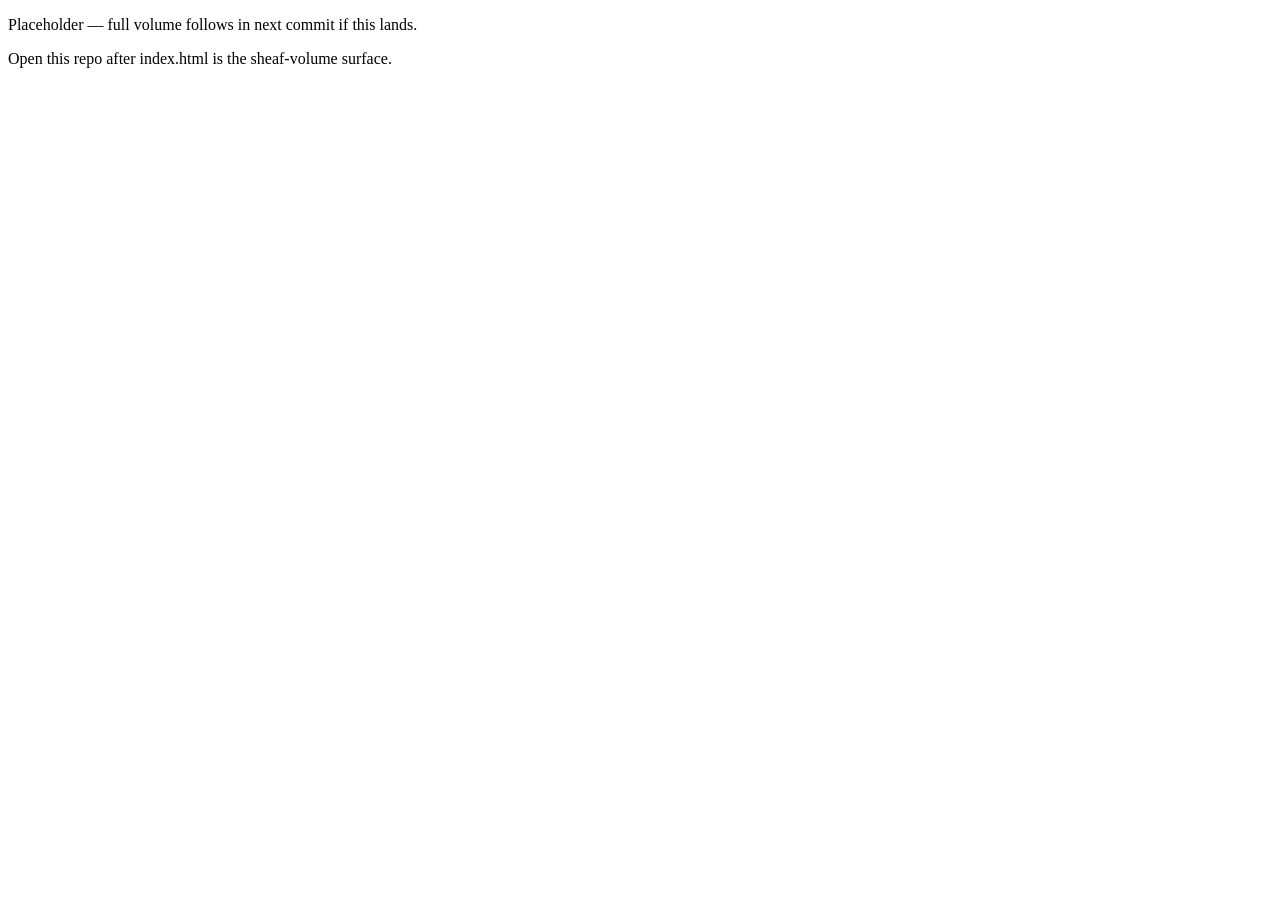
==== index.html @ df023cda "Add touch-first sheaf volume: swipe modes remap restriction maps, mobile bottom sheet" ====
<!DOCTYPE html>
<html lang="en">
<head>
<meta charset="utf-8"/>
<meta name="viewport" content="width=device-width, initial-scale=1, viewport-fit=cover"/>
<title>cell-sheaf — touch volume</title>
</head>
<body>
<p>Placeholder — full volume follows in next commit if this lands.</p>
<p>Open this repo after index.html is the sheaf-volume surface.</p>
</body>
</html>
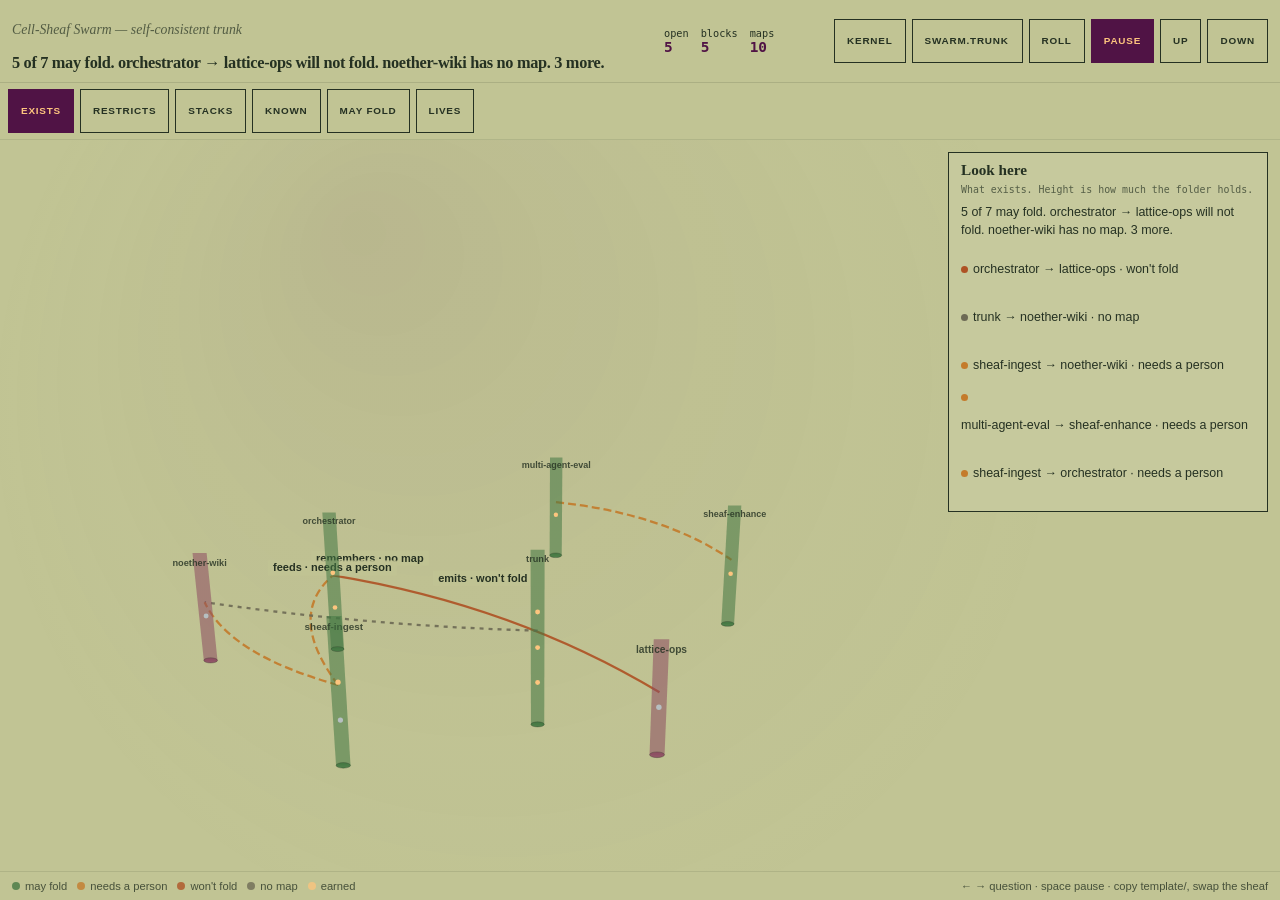
==== commit e86e2b56: "Show blockers in words: verdict title, ranked look-here, legal curves recede" ====
--- a/index.html
+++ b/index.html
@@ -1,12 +1,66 @@
 <!DOCTYPE html>
-<html lang="en">
+<html lang="en" data-base="./" data-contracts="contracts/">
 <head>
 <meta charset="utf-8"/>
 <meta name="viewport" content="width=device-width, initial-scale=1, viewport-fit=cover"/>
-<title>cell-sheaf — touch volume</title>
+<meta name="theme-color" content="#c1c494"/>
+<title>cell-sheaf — design template</title>
+<link rel="stylesheet" href="template/tokens.css"/>
 </head>
 <body>
-<p>Placeholder — full volume follows in next commit if this lands.</p>
-<p>Open this repo after index.html is the sheaf-volume surface.</p>
+<!-- DESIGN TEMPLATE. GitHub Pages entry. Copy template/. Do not restyle tokens. JSON is the sheaf. -->
+<div class="stage">
+  <header>
+    <div>
+      <p class="kicker" id="kicker">Design template</p>
+      <h1 id="title">Read the maps that do not commute.</h1>
+    </div>
+    <div class="stats">
+      <div>open<b id="sok">0</b></div>
+      <div>blocks<b id="sbad">0</b></div>
+      <div>maps<b id="sn">0</b></div>
+    </div>
+    <div class="tool">
+      <a class="border-btn" href="https://github.com/manutej/cell-sheaf-swarm">Kernel</a>
+      <label class="sr" for="contract">Sheaf contract</label>
+      <select id="contract" aria-label="Sheaf contract"></select>
+      <label class="border-btn">Roll<input id="roll" type="file" accept="application/json,.json,.sheaf.json" hidden/></label>
+      <button type="button" id="pause" aria-pressed="true">Pause</button>
+      <button type="button" id="up">Up</button>
+      <button type="button" id="dn">Down</button>
+    </div>
+  </header>
+  <p id="err" class="err" hidden></p>
+  <div class="tabs" id="tabs" role="tablist" aria-label="Design views"></div>
+  <div class="mesh">
+    <canvas id="c" aria-label="Cellular sheaf volume. Swipe up or down to change mode. Tap a pillar. Cap opens ancillary, base opens downstream."></canvas>
+    <div class="chip" id="chip">Exists</div>
+    <div class="rail" id="rail"></div>
+    <aside class="sheet" id="sheet">
+      <div class="handle"></div>
+      <h2 id="pt">Look here</h2>
+      <div class="meta" id="pm">What exists. Heavy curves are the ones that do not commute.</div>
+      <p class="ask" id="pa">The title is the verdict. Green may fold. Orange needs a person. Red will not. A missing map is a gap, not a style.</p>
+      <table hidden id="tb"><tbody id="tbody"></tbody></table>
+    </aside>
+  </div>
+  <footer>
+    <div class="legend">
+      <span class="sw"><i style="background:#437742"></i>may fold</span>
+      <span class="sw"><i style="background:#c47b2b"></i>needs a person</span>
+      <span class="sw"><i style="background:#ae5224"></i>won't fold</span>
+      <span class="sw"><i style="background:#6d6a55"></i>no map</span>
+      <span class="sw"><i style="background:#fdc57e"></i>earned</span>
+    </div>
+    <span>← → question · space pause · copy template/, swap the sheaf</span>
+  </footer>
+</div>
+<style>
+.sr{position:absolute;width:1px;height:1px;overflow:hidden;clip:rect(0,0,0,0)}
+#title{font-size:1.02rem;line-height:1.35;max-width:46rem;text-wrap:balance}
+.border-btn{display:inline-flex;align-items:center;border:1px solid var(--ink);padding:10px 12px;min-height:44px;font:600 .62rem/1 var(--sans);letter-spacing:.08em;text-transform:uppercase;cursor:pointer;text-decoration:none;color:inherit}
+</style>
+<script src="template/volume.paint.js"></script>
+<script src="template/volume.boot.js"></script>
 </body>
 </html>
--- a/template/tokens.css
+++ b/template/tokens.css
@@ -0,0 +1,79 @@
+:root {
+  --paper: #c1c494;
+  --ink: #253122;
+  --ube: #501345;
+  --ok: #437742;
+  --pulse: #009465;
+  --gold: #fdc57e;
+  --mauve: #9a72aa;
+  --silver: #b6bfc1;
+  --bad: #ae5224;
+  --odd: #c47b2b;
+  --miss: #6d6a55;
+  --down: #8c4c62;
+  --serif: "Source Serif 4", "Iowan Old Style", Palatino, Georgia, serif;
+  --sans: "IBM Plex Sans", "Noto Sans JP", "Hiragino Sans", ui-sans-serif, sans-serif;
+  --mono: "IBM Plex Mono", ui-monospace, monospace;
+}
+* { box-sizing: border-box; }
+html, body { margin: 0; height: 100%; background: var(--paper); color: var(--ink); font-family: var(--sans); }
+.stage { height: 100%; display: grid; grid-template-rows: auto auto 1fr auto; }
+header, footer { display: flex; flex-wrap: wrap; gap: 8px; justify-content: space-between; align-items: center; }
+header { padding: 8px 12px; border-bottom: 1px solid color-mix(in srgb, var(--ink) 14%, transparent); }
+footer { padding: 8px 12px; border-top: 1px solid color-mix(in srgb, var(--ink) 14%, transparent); font-size: 0.7rem; opacity: 0.78; }
+.kicker { font-family: var(--serif); font-style: italic; opacity: 0.7; font-size: 0.86rem; }
+h1 { font-family: var(--serif); font-size: 1.18rem; margin: 2px 0 0; font-weight: 600; letter-spacing: -0.02em; }
+.stats { display: flex; gap: 12px; font-family: var(--mono); font-size: 0.64rem; }
+.stats b { display: block; font-size: 0.9rem; color: var(--ube); }
+.tabs { display: flex; gap: 6px; overflow-x: auto; padding: 6px 8px; -webkit-overflow-scrolling: touch; border-bottom: 1px solid color-mix(in srgb, var(--ink) 10%, transparent); }
+button, select {
+  appearance: none; border: 1px solid var(--ink); background: var(--paper); color: var(--ink);
+  font: 600 0.62rem/1 var(--sans); letter-spacing: 0.08em; text-transform: uppercase;
+  padding: 10px 12px; min-height: 44px; cursor: pointer;
+}
+.tabs button[aria-selected="true"], .tool button[aria-pressed="true"] { background: var(--ube); color: var(--gold); border-color: var(--ube); }
+.tool { display: flex; flex-wrap: wrap; gap: 6px; align-items: center; }
+.mesh { position: relative; min-height: 0; }
+canvas { width: 100%; height: 100%; display: block; touch-action: none; }
+.chip {
+  position: absolute; left: 10px; top: 8px; z-index: 5;
+  font: 600 0.6rem/1 var(--sans); letter-spacing: 0.1em; text-transform: uppercase;
+  background: color-mix(in srgb, var(--paper) 88%, white); border: 1px solid var(--ink); padding: 7px 9px;
+}
+.rail { position: absolute; right: 8px; top: 50%; transform: translateY(-50%); z-index: 6; display: none; flex-direction: column; gap: 10px; }
+.rail button { width: 14px; height: 14px; min-height: 14px; padding: 0; border-radius: 99px; }
+.rail button[aria-current="true"] { background: var(--ube); border-color: var(--ube); }
+.sheet {
+  position: absolute; left: 8px; right: 8px; bottom: 0; max-height: 36vh; overflow: auto;
+  background: color-mix(in srgb, var(--paper) 92%, white); border: 1px solid var(--ink); border-bottom: 0;
+  border-radius: 14px 14px 0 0; padding: 8px 12px 14px; z-index: 7;
+}
+.handle { width: 36px; height: 4px; border-radius: 99px; background: color-mix(in srgb, var(--ink) 28%, transparent); margin: 2px auto 8px; }
+.sheet h2 { font-family: var(--serif); font-size: 0.95rem; margin: 0 0 4px; }
+.meta { font-family: var(--mono); font-size: 0.62rem; opacity: 0.7; line-height: 1.4; }
+.ask { margin: 8px 0 0; font-size: 0.78rem; line-height: 1.4; }
+table { width: 100%; border-collapse: collapse; margin-top: 6px; font-size: 0.66rem; }
+td { padding: 2px 4px 2px 0; font-family: var(--mono); }
+.dot { display: inline-block; width: 7px; height: 7px; border-radius: 99px; margin-right: 5px; }
+.legend { display: flex; gap: 10px; flex-wrap: wrap; }
+.sw { display: inline-flex; align-items: center; gap: 5px; }
+.sw i { width: 8px; height: 8px; border-radius: 99px; display: block; }
+.err { background: var(--bad); color: var(--paper); font-family: var(--mono); font-size: 0.68rem; padding: 6px 12px; }
+@media (min-width: 901px) and (pointer: fine) {
+  .sheet { left: auto; right: 12px; top: 12px; bottom: auto; width: min(320px, 34vw); max-height: calc(100% - 24px); border-radius: 0; border-bottom: 1px solid var(--ink); }
+  .handle, .chip, .rail { }
+  .handle { display: none; }
+  .chip { display: none; }
+  .rail { display: none; }
+  footer { display: flex; }
+}
+@media (pointer: coarse), (max-width: 900px) {
+  .rail { display: flex; }
+  footer { display: none; }
+  .tabs { flex-wrap: nowrap; scrollbar-width: none; }
+  .tabs::-webkit-scrollbar { display: none; }
+  h1 { font-size: 1.02rem; }
+}
+@media (prefers-reduced-motion: reduce) {
+  * { animation-duration: 0.01ms !important; transition-duration: 0.01ms !important; }
+}
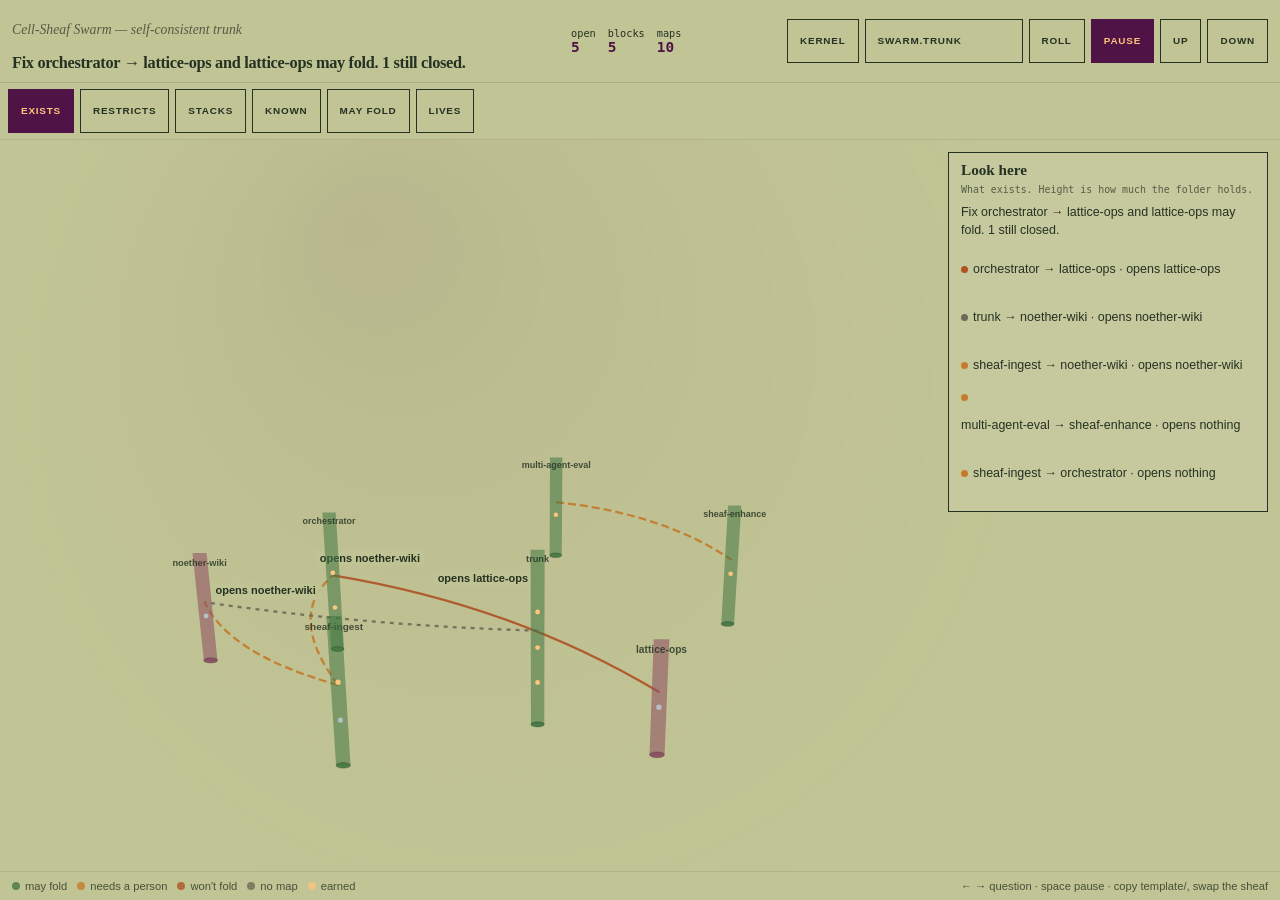
==== commit 763ff5bf: "fix(glue): banner and copy for all-unverified wiring maps When every restriction is strange, the def" ====
--- a/index.html
+++ b/index.html
@@ -31,6 +31,7 @@
     </div>
   </header>
   <p id="err" class="err" hidden></p>
+  <p id="topology-banner" class="topology-banner" hidden></p>
   <div class="tabs" id="tabs" role="tablist" aria-label="Design views"></div>
   <div class="mesh">
     <canvas id="c" aria-label="Cellular sheaf volume. Swipe up or down to change mode. Tap a pillar. Cap opens ancillary, base opens downstream."></canvas>
--- a/template/tokens.css
+++ b/template/tokens.css
@@ -59,9 +59,13 @@
 .sw { display: inline-flex; align-items: center; gap: 5px; }
 .sw i { width: 8px; height: 8px; border-radius: 99px; display: block; }
 .err { background: var(--bad); color: var(--paper); font-family: var(--mono); font-size: 0.68rem; padding: 6px 12px; }
+.topology-banner {
+  background: color-mix(in srgb, var(--odd) 22%, var(--paper));
+  border-bottom: 1px solid color-mix(in srgb, var(--odd) 55%, var(--ink));
+  font-family: var(--sans); font-size: 0.76rem; line-height: 1.35; padding: 8px 12px;
+}
 @media (min-width: 901px) and (pointer: fine) {
   .sheet { left: auto; right: 12px; top: 12px; bottom: auto; width: min(320px, 34vw); max-height: calc(100% - 24px); border-radius: 0; border-bottom: 1px solid var(--ink); }
-  .handle, .chip, .rail { }
   .handle { display: none; }
   .chip { display: none; }
   .rail { display: none; }
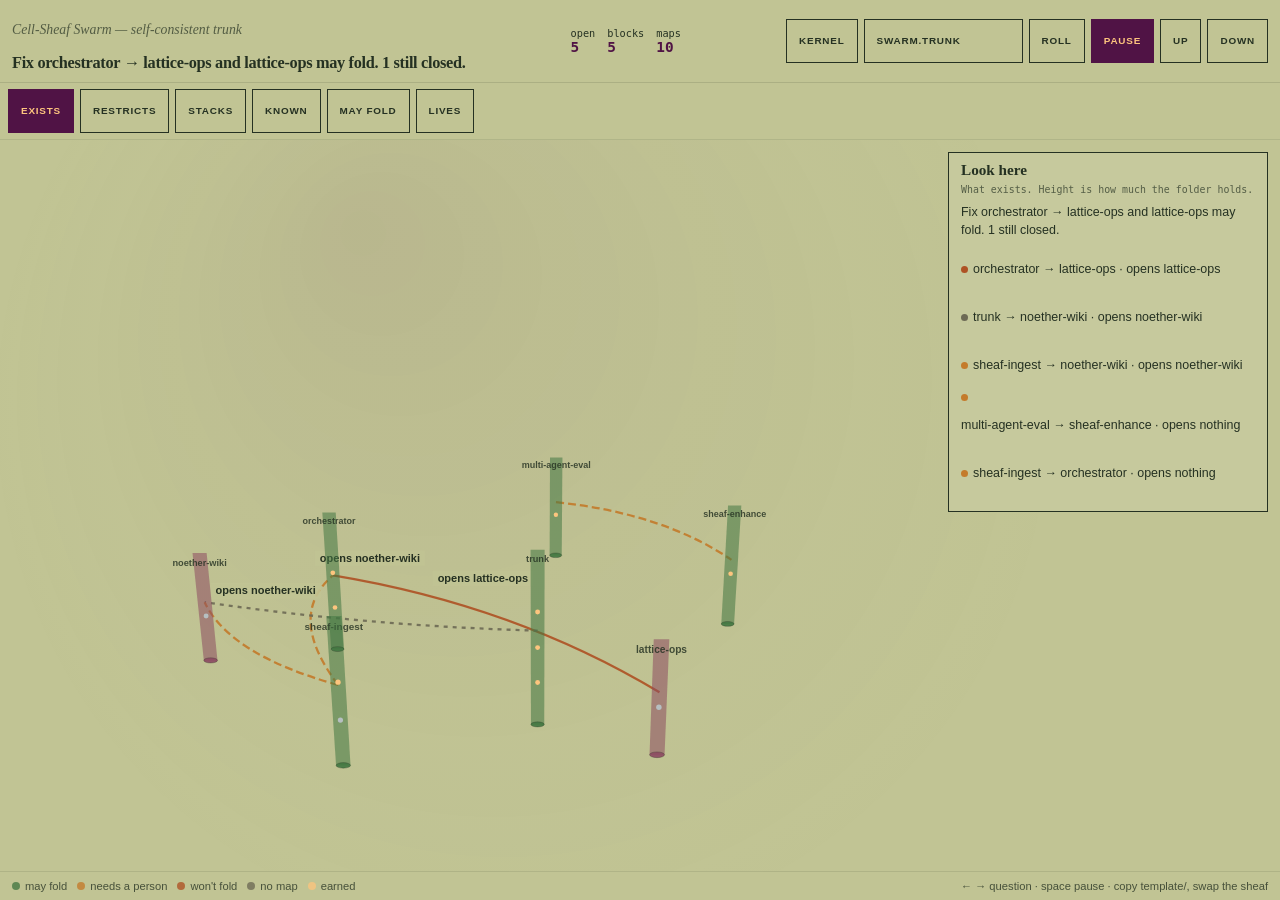
==== commit 9ba8fb0b: "feat(glue): page headlines and banner from insight bundle Load esbuild-bundled insight.ts so titles," ====
--- a/index.html
+++ b/index.html
@@ -61,6 +61,7 @@
 #title{font-size:1.02rem;line-height:1.35;max-width:46rem;text-wrap:balance}
 .border-btn{display:inline-flex;align-items:center;border:1px solid var(--ink);padding:10px 12px;min-height:44px;font:600 .62rem/1 var(--sans);letter-spacing:.08em;text-transform:uppercase;cursor:pointer;text-decoration:none;color:inherit}
 </style>
+<script src="template/insight.bundle.js"></script>
 <script src="template/volume.paint.js"></script>
 <script src="template/volume.boot.js"></script>
 </body>
